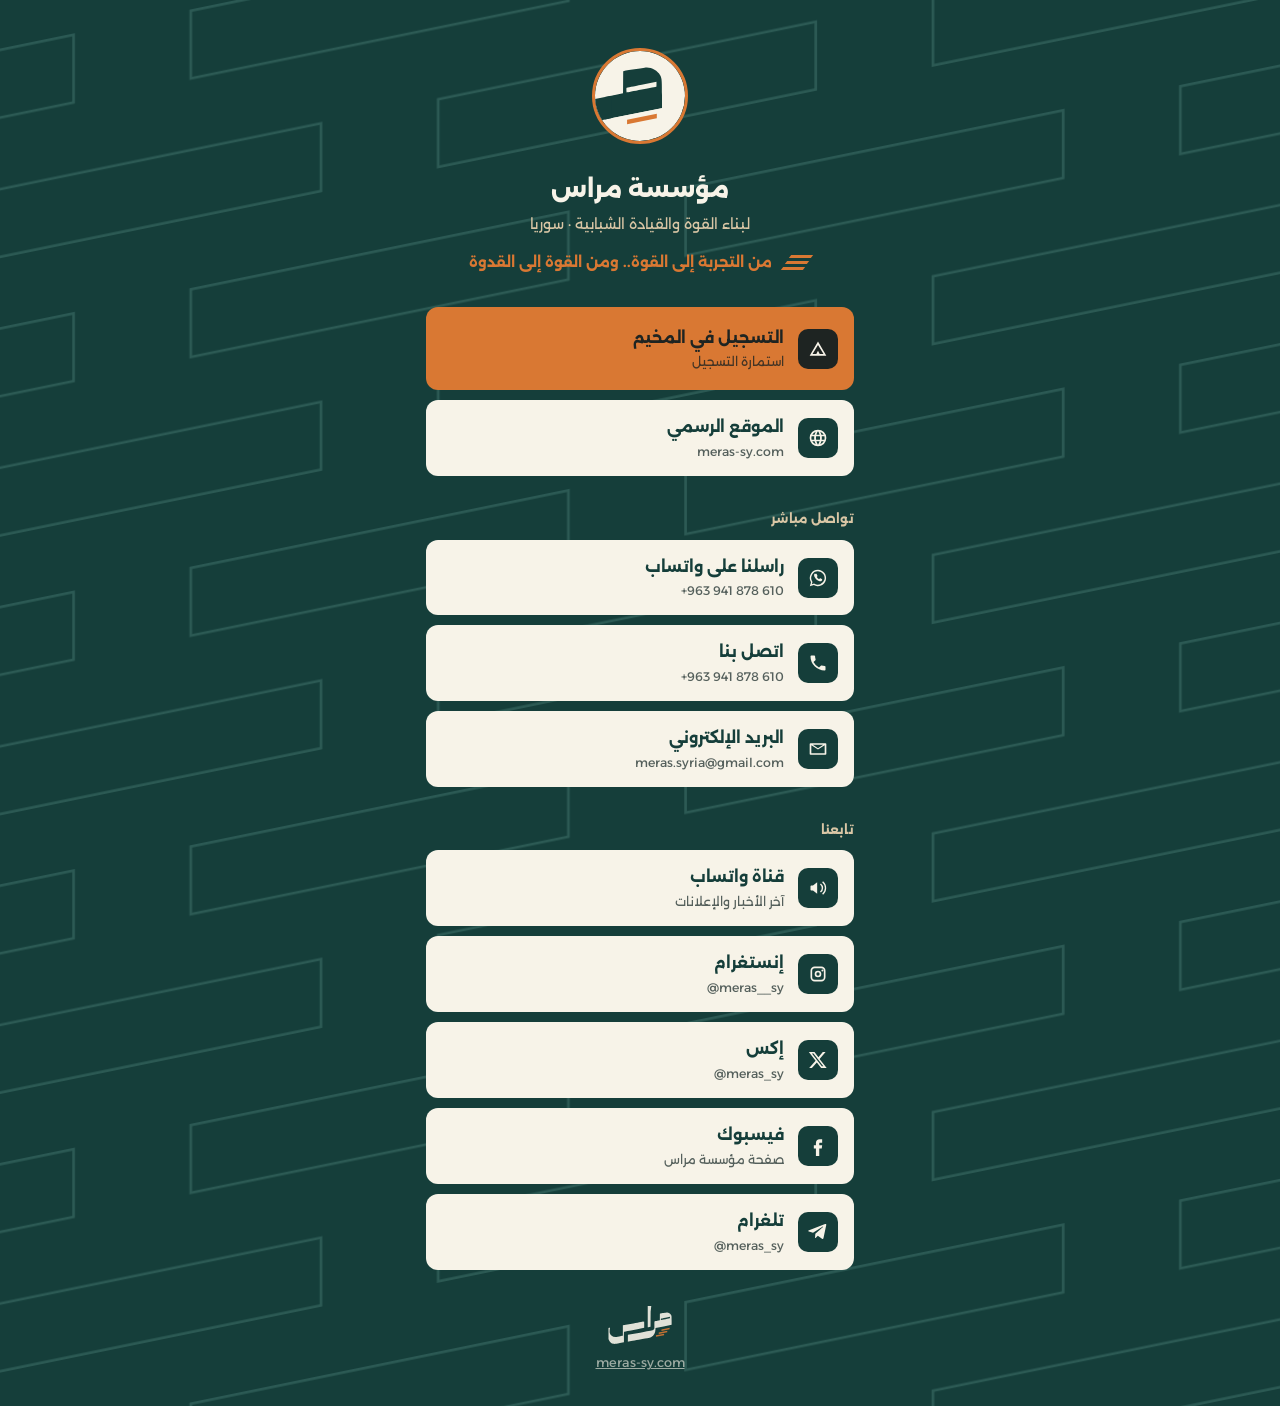
==== links/index.html @ bd6acba6 "Update content from official docs, restyle to brand identity, add /links - Rewrite landing content f" ====
<!doctype html>
<html lang="ar" dir="rtl">
<head>
  <meta charset="utf-8">
  <meta name="viewport" content="width=device-width, initial-scale=1">
  <title>روابط مؤسسة مراس</title>
  <meta name="description" content="كل روابط مؤسسة مراس في مكان واحد: التسجيل في المخيم، واتساب، إنستغرام، إكس، فيسبوك، تلغرام، والبريد الإلكتروني.">
  <meta name="theme-color" content="#153E3A">

  <meta property="og:type" content="website">
  <meta property="og:locale" content="ar_AR">
  <meta property="og:title" content="روابط مؤسسة مراس">
  <meta property="og:description" content="من التجربة إلى القوة.. ومن القوة إلى القدوة">
  <meta property="og:url" content="https://meras-sy.com/links/">
  <meta property="og:image" content="https://meras-sy.com/assets/img/og.jpg">
  <meta name="twitter:card" content="summary_large_image">
  <link rel="canonical" href="https://meras-sy.com/links/">

  <link rel="icon" type="image/png" href="../assets/img/favicon.png">
  <link rel="apple-touch-icon" href="../assets/img/apple-touch-icon.png">

  <link rel="preconnect" href="https://fonts.googleapis.com">
  <link rel="preconnect" href="https://fonts.gstatic.com" crossorigin>
  <link href="https://fonts.googleapis.com/css2?family=Alexandria:wght@400;500;700;800&display=swap" rel="stylesheet">
  <style>
    :root {
      --green: #153E3A; --green-2: #2A5C56; --orange: #D97833; --orange-ink: #B35F22;
      --sand: #D9C6A5; --cream: #F7F3E8; --charcoal: #1E2422;
    }
    *, *::before, *::after { box-sizing: border-box; }
    body {
      margin: 0; min-height: 100svh;
      font-family: "Alexandria", "Segoe UI", "Geeza Pro", Arial, sans-serif; line-height: 1.7;
      color: var(--cream);
      background: var(--green) url("../assets/img/pattern-green.svg") center / cover;
    }
    main { max-width: 460px; margin: 0 auto; padding: 48px 16px 32px; }
    header { text-align: center; }
    .avatar { width: 96px; height: 96px; margin: 0 auto; border-radius: 50%; border: 3px solid var(--orange); }
    h1 { font-size: 1.45rem; font-weight: 800; margin: 18px 0 0; }
    .sub { color: var(--sand); font-size: .9rem; margin: 2px 0 0; }
    .motto { display: flex; justify-content: center; align-items: center; flex-wrap: wrap; gap: 10px; color: var(--orange); font-weight: 700; font-size: .9rem; margin: 14px 0 0; }
    .stripes { display: inline-flex; flex-direction: column; gap: 3px; }
    .stripes i { display: block; width: 22px; height: 3px; background: var(--orange); transform: skewX(-38deg); }
    .stripes i:nth-child(2) { margin-inline-start: 4px; }
    .stripes i:nth-child(3) { margin-inline-start: 8px; }

    ul { list-style: none; margin: 32px 0 0; padding: 0; display: grid; gap: 10px; }
    .group { margin-top: 22px; font-size: .78rem; font-weight: 700; color: var(--sand); letter-spacing: .02em; }
    a.link {
      display: flex; align-items: center; gap: 14px;
      padding: 14px 16px; border-radius: 12px;
      background: var(--cream); color: var(--green); text-decoration: none;
      font-weight: 700; font-size: .98rem;
      transition: transform .12s, background .12s;
    }
    a.link:hover { background: #fff; }
    a.link:active { transform: scale(.99); }
    a.link small { display: block; font-weight: 400; font-size: .78rem; color: #55605C; }
    a.link .txt { flex: 1; min-width: 0; }
    .ico { width: 40px; height: 40px; flex: none; display: grid; place-items: center; border-radius: 10px; background: var(--green); color: var(--cream); }
    .ico svg { width: 20px; height: 20px; fill: currentColor; }
    a.primary { background: var(--orange); color: var(--charcoal); padding-block: 18px; }
    a.primary:hover { background: #E3894A; }
    a.primary small { color: var(--charcoal); opacity: .8; }
    a.primary .ico { background: var(--charcoal); }
    .ltr { direction: ltr; unicode-bidi: isolate; text-align: right; }
    :focus-visible { outline: 3px solid var(--orange); outline-offset: 3px; }

    footer { text-align: center; margin-top: 36px; font-size: .8rem; color: rgba(247,243,232,.6); }
    footer img { width: 64px; margin: 0 auto 8px; display: block; opacity: .9; }
    footer a { color: inherit; }
  </style>
</head>
<body>
<main>
  <header>
    <img class="avatar" src="../assets/img/symbol.svg" alt="شعار مراس" width="96" height="96">
    <h1>مؤسسة مراس</h1>
    <p class="sub">لبناء القوة والقيادة الشبابية · سوريا</p>
    <p class="motto"><span class="stripes" aria-hidden="true"><i></i><i></i><i></i></span>من التجربة إلى القوة.. ومن القوة إلى القدوة</p>
  </header>

  <ul>
    <li>
      <a class="link primary" href="https://forms.gle/YMqDbRuXonW66gp2A" target="_blank" rel="noopener">
        <span class="ico"><svg viewBox="0 0 24 24" aria-hidden="true"><path d="M12 3 2 20h20L12 3zm0 4.2L18.6 18H14l-2-4-2 4H5.4L12 7.2z"/></svg></span>
        <span class="txt">التسجيل في المخيم<small>استمارة التسجيل</small></span>
      </a>
    </li>
    <li>
      <a class="link" href="https://meras-sy.com/">
        <span class="ico"><svg viewBox="0 0 24 24" aria-hidden="true"><path d="M12 2a10 10 0 1 0 0 20 10 10 0 0 0 0-20zm6.9 6h-2.8a15.6 15.6 0 0 0-1.4-3.6A8 8 0 0 1 18.9 8zM12 4c.8 1.2 1.5 2.5 1.9 4h-3.8c.4-1.5 1.1-2.8 1.9-4zM4.3 14a8.2 8.2 0 0 1 0-4h3.2a16.5 16.5 0 0 0 0 4H4.3zm.8 2h2.8c.3 1.3.8 2.5 1.4 3.6A8 8 0 0 1 5.1 16zm2.8-8H5.1a8 8 0 0 1 4.2-3.6C8.7 5.5 8.2 6.7 7.9 8zM12 20c-.8-1.2-1.5-2.5-1.9-4h3.8c-.4 1.5-1.1 2.8-1.9 4zm2.3-6H9.7a14.7 14.7 0 0 1 0-4h4.6a14.7 14.7 0 0 1 0 4zm.4 5.6c.6-1.1 1.1-2.3 1.4-3.6h2.8a8 8 0 0 1-4.2 3.6zm1.8-5.6a16.5 16.5 0 0 0 0-4h3.2a8.2 8.2 0 0 1 0 4h-3.2z"/></svg></span>
        <span class="txt">الموقع الرسمي<small class="ltr">meras-sy.com</small></span>
      </a>
    </li>

    <li class="group">تواصل مباشر</li>
    <li>
      <a class="link" href="https://wa.me/963941878610" target="_blank" rel="noopener">
        <span class="ico"><svg viewBox="0 0 24 24" aria-hidden="true"><path d="M12 2.2a9.8 9.8 0 0 0-8.4 14.9L2.2 21.8l4.8-1.3A9.8 9.8 0 1 0 12 2.2zm0 1.8a8 8 0 1 1-4.3 14.8l-.3-.2-2.8.8.8-2.7-.2-.3A8 8 0 0 1 12 4z"/><path d="M8.7 7.3c.2-.4.4-.4.7-.4h.5c.2 0 .4 0 .6.5l.8 1.9c.1.2.1.4 0 .6l-.5.7c-.1.2-.2.3 0 .6.5.9 1.2 1.6 2.1 2.1.3.2.4.1.6 0l.7-.8c.2-.2.4-.2.6-.1l1.8.9c.3.1.4.2.4.4 0 .5-.1 1.2-.6 1.6-.5.5-1.3.8-2.3.6-1.4-.3-3-1.2-4.3-2.5s-2.2-2.9-2.5-4.3c-.2-1 .1-1.9.9-2.6z"/></svg></span>
        <span class="txt">راسلنا على واتساب<small class="ltr">+963 941 878 610</small></span>
      </a>
    </li>
    <li>
      <a class="link" href="tel:+963941878610">
        <span class="ico"><svg viewBox="0 0 24 24" aria-hidden="true"><path d="M6.6 10.8a15.1 15.1 0 0 0 6.6 6.6l2.2-2.2c.3-.3.7-.4 1-.2 1.1.4 2.3.6 3.6.6.6 0 1 .4 1 1V20c0 .6-.4 1-1 1A17 17 0 0 1 3 4c0-.6.4-1 1-1h3.5c.6 0 1 .4 1 1 0 1.3.2 2.5.6 3.6.1.3 0 .7-.2 1l-2.3 2.2z"/></svg></span>
        <span class="txt">اتصل بنا<small class="ltr">+963 941 878 610</small></span>
      </a>
    </li>
    <li>
      <a class="link" href="mailto:meras.syria@gmail.com">
        <span class="ico"><svg viewBox="0 0 24 24" aria-hidden="true"><path d="M3 5h18c.6 0 1 .4 1 1v12c0 .6-.4 1-1 1H3c-.6 0-1-.4-1-1V6c0-.6.4-1 1-1zm1 2.4V17h16V7.4l-8 5.3-8-5.3zM5.8 7 12 11.1 18.2 7H5.8z"/></svg></span>
        <span class="txt">البريد الإلكتروني<small class="ltr">meras.syria@gmail.com</small></span>
      </a>
    </li>

    <li class="group">تابعنا</li>
    <li>
      <a class="link" href="https://whatsapp.com/channel/0029VbEC3yCKmCPXXGl2kh1Z" target="_blank" rel="noopener">
        <span class="ico"><svg viewBox="0 0 24 24" aria-hidden="true"><path d="M3 10v4c0 .6.4 1 1 1h2l5 4V5L6 9H4c-.6 0-1 .4-1 1zm12.5-3.5-1.1 1.2a5.5 5.5 0 0 1 0 8.6l1.1 1.2a7 7 0 0 0 0-11zm2.6-2.6L17 5a9.2 9.2 0 0 1 0 14l1.1 1.1a10.7 10.7 0 0 0 0-16.2z"/></svg></span>
        <span class="txt">قناة واتساب<small>آخر الأخبار والإعلانات</small></span>
      </a>
    </li>
    <li>
      <a class="link" href="https://www.instagram.com/meras__sy" target="_blank" rel="noopener">
        <span class="ico"><svg viewBox="0 0 24 24" aria-hidden="true"><path d="M8 3h8a5 5 0 0 1 5 5v8a5 5 0 0 1-5 5H8a5 5 0 0 1-5-5V8a5 5 0 0 1 5-5zm0 2a3 3 0 0 0-3 3v8a3 3 0 0 0 3 3h8a3 3 0 0 0 3-3V8a3 3 0 0 0-3-3H8zm4 3a4 4 0 1 1 0 8 4 4 0 0 1 0-8zm0 2a2 2 0 1 0 0 4 2 2 0 0 0 0-4zm5.3-3.5a1.2 1.2 0 1 1 0 2.4 1.2 1.2 0 0 1 0-2.4z"/></svg></span>
        <span class="txt">إنستغرام<small class="ltr">@meras__sy</small></span>
      </a>
    </li>
    <li>
      <a class="link" href="https://x.com/meras_sy" target="_blank" rel="noopener">
        <span class="ico"><svg viewBox="0 0 24 24" aria-hidden="true"><path d="M17.8 2.5h3.3l-7.2 8.2 8.5 10.8h-6.6l-5.2-6.6-5.9 6.6H1.4l7.7-8.7L1 2.5h6.8l4.7 6.1 5.3-6.1zm-1.2 17.1h1.8L6.6 4.3H4.7l11.9 15.3z"/></svg></span>
        <span class="txt">إكس<small class="ltr">@meras_sy</small></span>
      </a>
    </li>
    <li>
      <a class="link" href="https://www.facebook.com/share/1cMWnAMnkt/" target="_blank" rel="noopener">
        <span class="ico"><svg viewBox="0 0 24 24" aria-hidden="true"><path d="M14 8h3V4h-3c-2.8 0-4.5 1.8-4.5 4.6V11H7v4h2.5v9h4v-9h3l.5-4h-3.5V8.8c0-.5.3-.8.5-.8z"/></svg></span>
        <span class="txt">فيسبوك<small>صفحة مؤسسة مراس</small></span>
      </a>
    </li>
    <li>
      <a class="link" href="https://t.me/meras_sy" target="_blank" rel="noopener">
        <span class="ico"><svg viewBox="0 0 24 24" aria-hidden="true"><path d="M21.9 3.6 18.6 19.3c-.2 1.1-.9 1.4-1.8.9l-5-3.7-2.4 2.3c-.3.3-.5.5-1 .5l.4-5.1 9.2-8.3c.4-.4-.1-.6-.6-.2L6 12.9l-4.9-1.5c-1.1-.3-1.1-1.1.2-1.6L20.5 2.4c.9-.3 1.7.2 1.4 1.2z"/></svg></span>
        <span class="txt">تلغرام<small class="ltr">@meras_sy</small></span>
      </a>
    </li>
  </ul>

  <footer>
    <img src="../assets/img/logo-reversed.svg" alt="" width="64" height="38">
    <a href="https://meras-sy.com/">meras-sy.com</a>
  </footer>
</main>
</body>
</html>
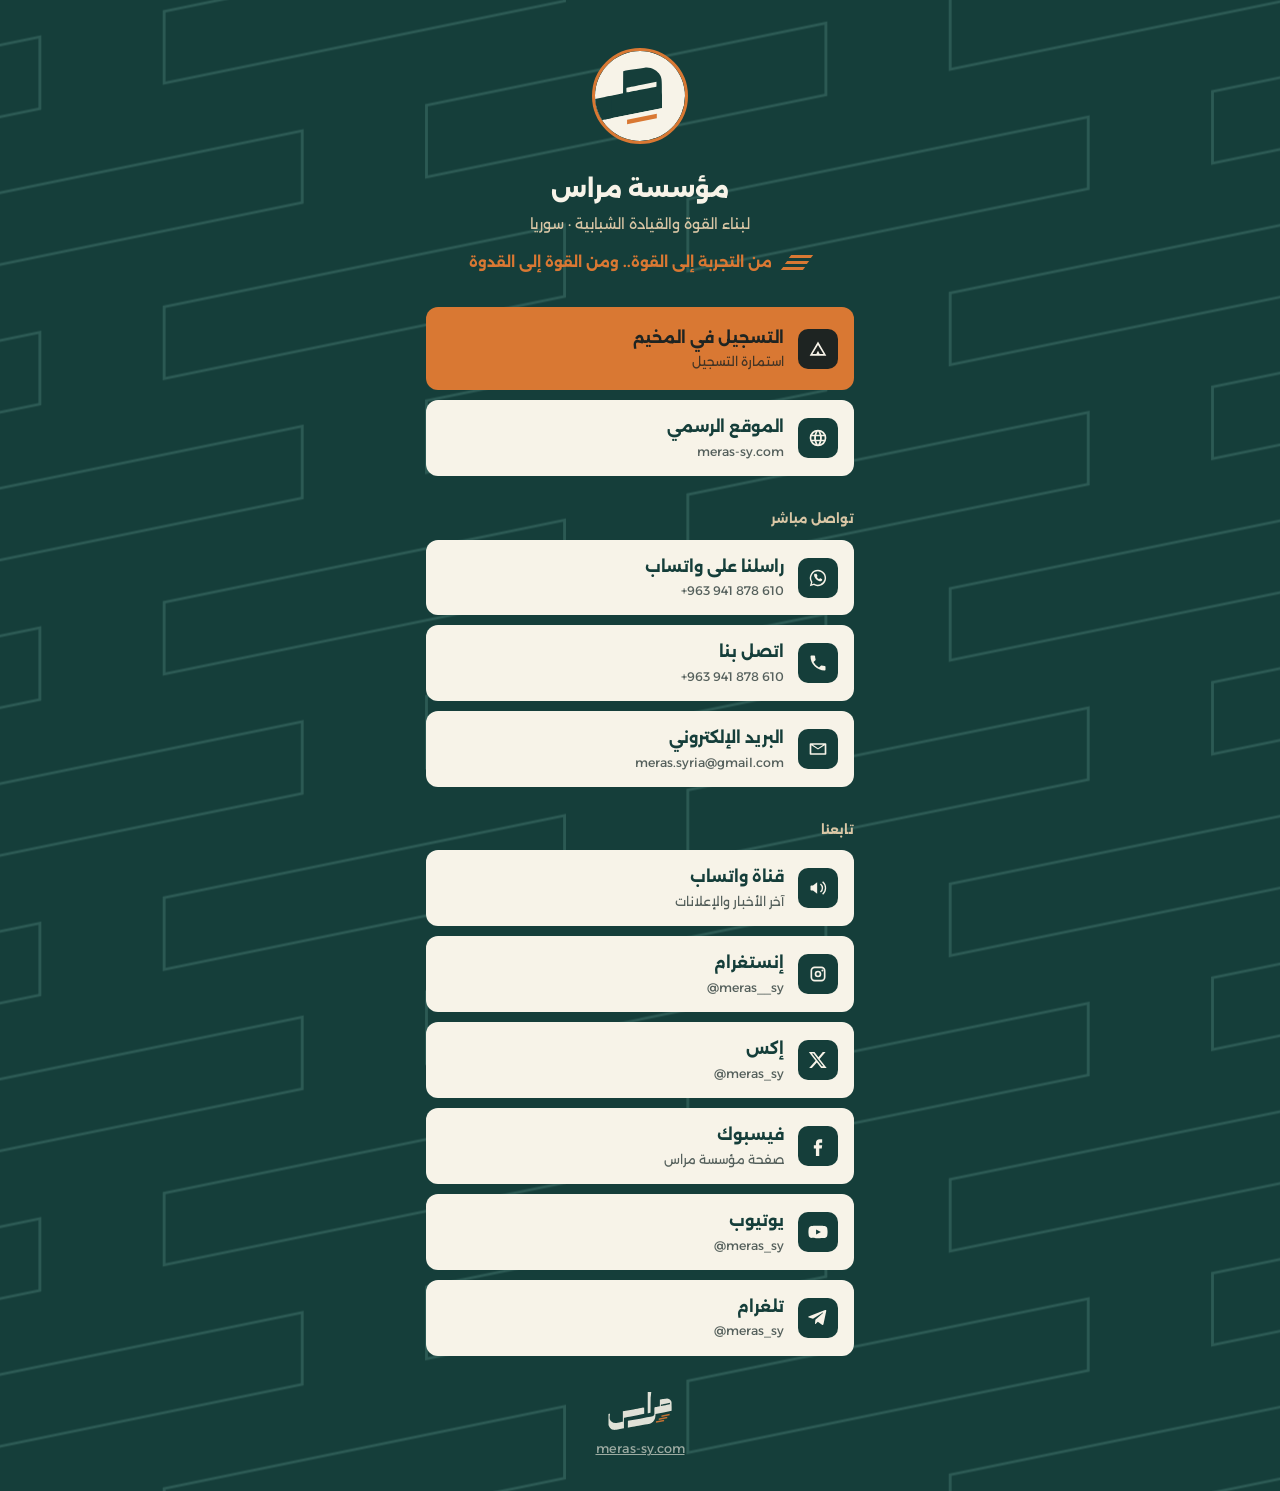
==== commit 0fddbcca: "Add YouTube channel link Co-Authored-By: Claude Opus 5.5 <noreply@anthropic.com>" ====
--- a/links/index.html
+++ b/links/index.html
@@ -141,6 +141,12 @@
       </a>
     </li>
     <li>
+      <a class="link" href="https://www.youtube.com/@meras_sy" target="_blank" rel="noopener">
+        <span class="ico"><svg viewBox="0 0 24 24" aria-hidden="true"><path d="M23 7.2a3 3 0 0 0-2.1-2.1C19 4.6 12 4.6 12 4.6s-7 0-8.9.5A3 3 0 0 0 1 7.2 31 31 0 0 0 .5 12 31 31 0 0 0 1 16.8a3 3 0 0 0 2.1 2.1c1.9.5 8.9.5 8.9.5s7 0 8.9-.5a3 3 0 0 0 2.1-2.1 31 31 0 0 0 .5-4.8 31 31 0 0 0-.5-4.8zM9.7 15V9l5.8 3-5.8 3z"/></svg></span>
+        <span class="txt">يوتيوب<small class="ltr">@meras_sy</small></span>
+      </a>
+    </li>
+    <li>
       <a class="link" href="https://t.me/meras_sy" target="_blank" rel="noopener">
         <span class="ico"><svg viewBox="0 0 24 24" aria-hidden="true"><path d="M21.9 3.6 18.6 19.3c-.2 1.1-.9 1.4-1.8.9l-5-3.7-2.4 2.3c-.3.3-.5.5-1 .5l.4-5.1 9.2-8.3c.4-.4-.1-.6-.6-.2L6 12.9l-4.9-1.5c-1.1-.3-1.1-1.1.2-1.6L20.5 2.4c.9-.3 1.7.2 1.4 1.2z"/></svg></span>
         <span class="txt">تلغرام<small class="ltr">@meras_sy</small></span>
